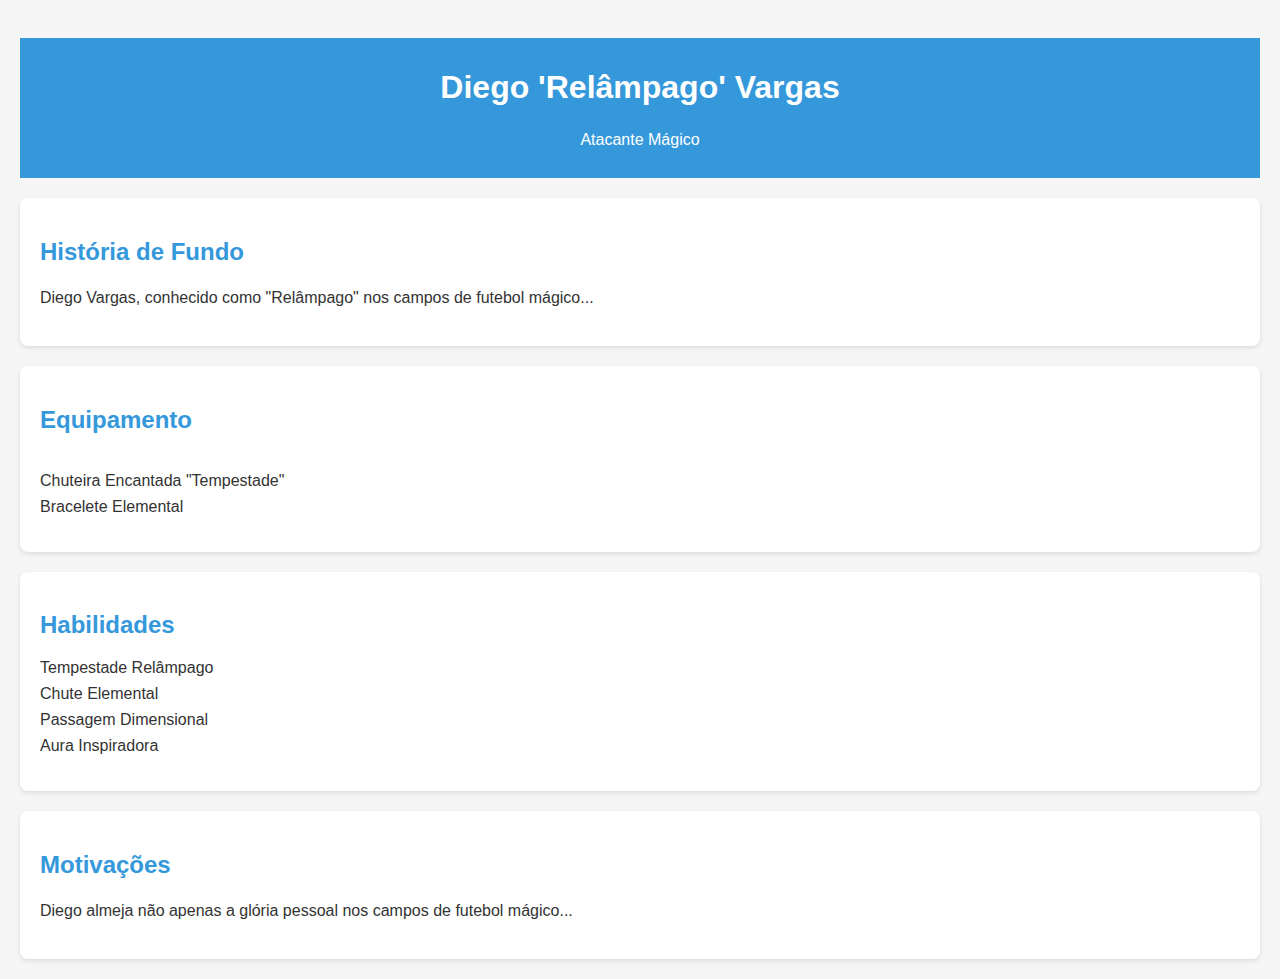
==== index.html @ 8fc1c40c "1" ====
<!DOCTYPE html>
<html lang="en">
<head>
    <meta charset="UTF-8">
    <meta http-equiv="X-UA-Compatible" content="IE=edge">
    <meta name="viewport" content="width=device-width, initial-scale=1.0">
    <title>Diego 'Relâmpago' Vargas - RPG Character</title>
    <img src="https://img.freepik.com/vetores-premium/futebol-moderno-agressivo-ou-jogador-de-futebol-em-chute-relampago-ilustracao_1024046-1453.jpg?w=1060" alt="">
    <style>
        body {
            font-family: 'Arial', sans-serif;
            background-color: #f5f5f5;
            color: #333;
            margin: 20px;
        }
        header {
            text-align: center;
            padding: 10px;
            background-color: #3498db;
            color: #fff;
        }
        section {
            margin-top: 20px;
        }
        h2 {
            color: #3498db;
        }
        p {
            line-height: 1.5;
        }
    </style>
</head>
<body>
    <header>
        <h1>Diego 'Relâmpago' Vargas</h1>
        <p>Atacante Mágico</p>
    </header>

    <section>
        <h2>História de Fundo</h2>
        <p>Diego Vargas, conhecido como "Relâmpago" nos campos de futebol mágico...</p>
    </section>

    <section>
        <h2>Equipamento</h2>
        <ul><img src="https://img.freepik.com/vetores-premium/futebol-moderno-agressivo-ou-jogador-de-futebol-em-chute-relampago-ilustracao_1024046-1453.jpg?w=1060" alt="">
            <li>Chuteira Encantada "Tempestade"</li>
            <li>Bracelete Elemental</li>
        </ul>
    </section>

    <section>
        <h2>Habilidades</h2>
        <ul>
            <li>Tempestade Relâmpago</li>
            <li>Chute Elemental</li>
            <li>Passagem Dimensional</li>
            <li>Aura Inspiradora</li>
        </ul>
    </section>

    <section>
        <h2>Motivações</h2>
        <p>Diego almeja não apenas a glória pessoal nos campos de futebol mágico...</p>
    </section>
</body>
</html>
<link rel="stylesheet" href="style.css">
---- style.css ----
body {
    font-family: 'Arial', sans-serif;
    background-color: #f5f5f5;
    color: #333;
    margin: 20px;
}

header {
    text-align: center;
    padding: 10px;
    background-color: #3498db;
    color: #fff;
}

section {
    margin-top: 20px;
    background-color: #fff;
    border-radius: 8px;
    box-shadow: 0 2px 4px rgba(0, 0, 0, 0.1);
    padding: 20px;
}

h2 {
    color: #3498db;
}

ul {
    list-style-type: none;
    padding: 0;
}

li {
    margin-bottom: 8px;
}

p {
    line-height: 1.5;
}
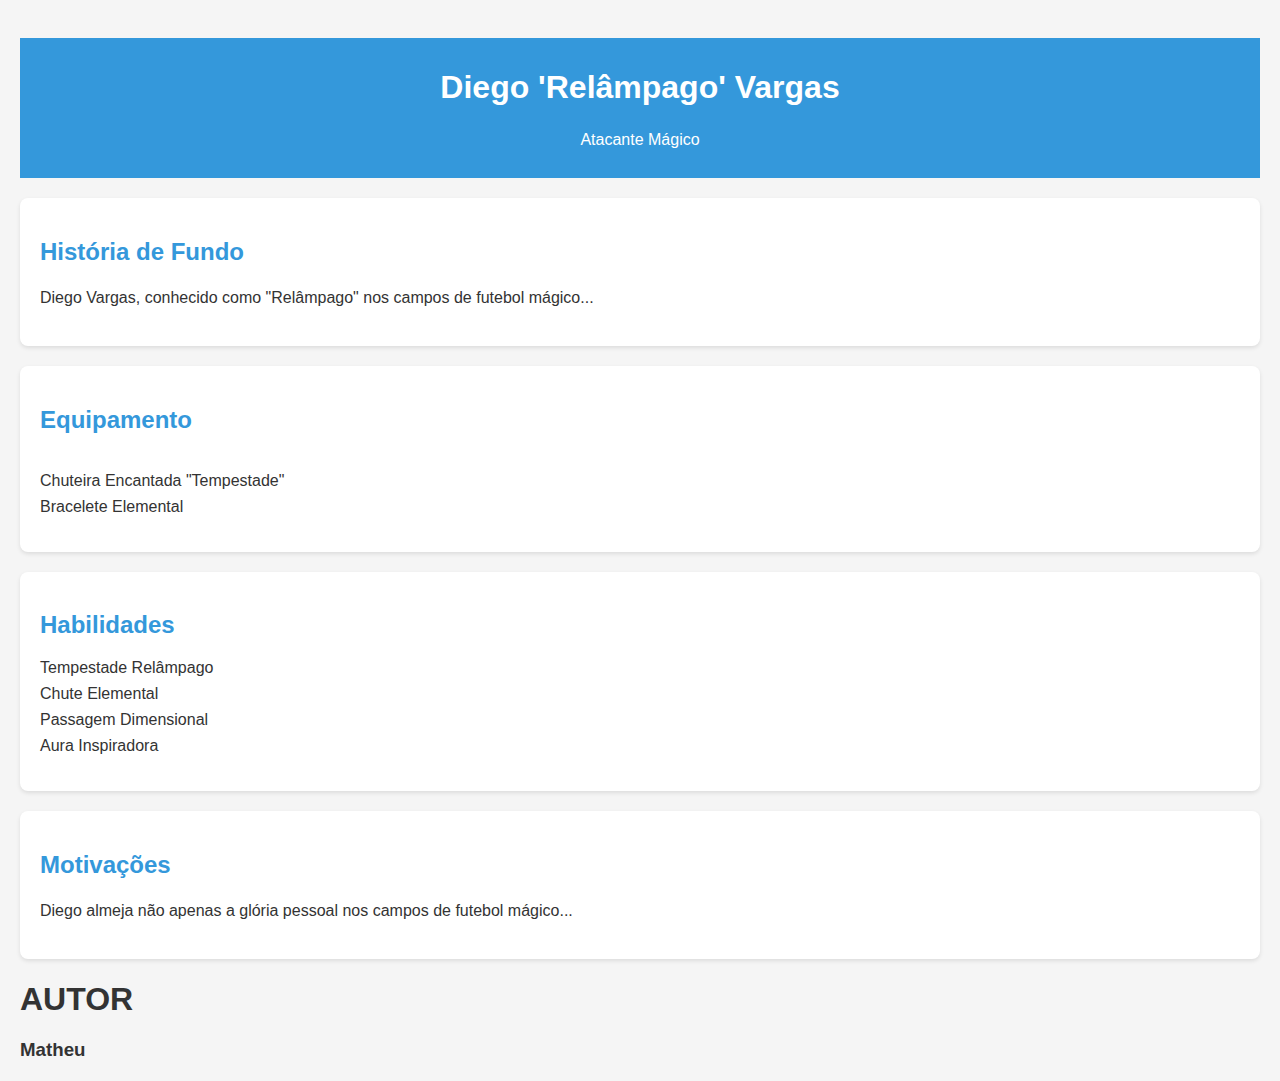
==== commit 2015c589: "1" ====
--- a/index.html
+++ b/index.html
@@ -5,7 +5,7 @@
     <meta http-equiv="X-UA-Compatible" content="IE=edge">
     <meta name="viewport" content="width=device-width, initial-scale=1.0">
     <title>Diego 'Relâmpago' Vargas - RPG Character</title>
-    <img src="https://img.freepik.com/vetores-premium/futebol-moderno-agressivo-ou-jogador-de-futebol-em-chute-relampago-ilustracao_1024046-1453.jpg?w=1060" alt="">
+    <img src=https://thumbs.dreamstime.com/z/bola-de-futebol-rel%C3%A2mpagos-brilhantes-30412631.jpg?w=9920 alt="">
     <style>
         body {
             font-family: 'Arial', sans-serif;
@@ -66,3 +66,5 @@
 </body>
 </html>
 <link rel="stylesheet" href="style.css">
+<H1>AUTOR</H1>
+<H3>Matheu</H3>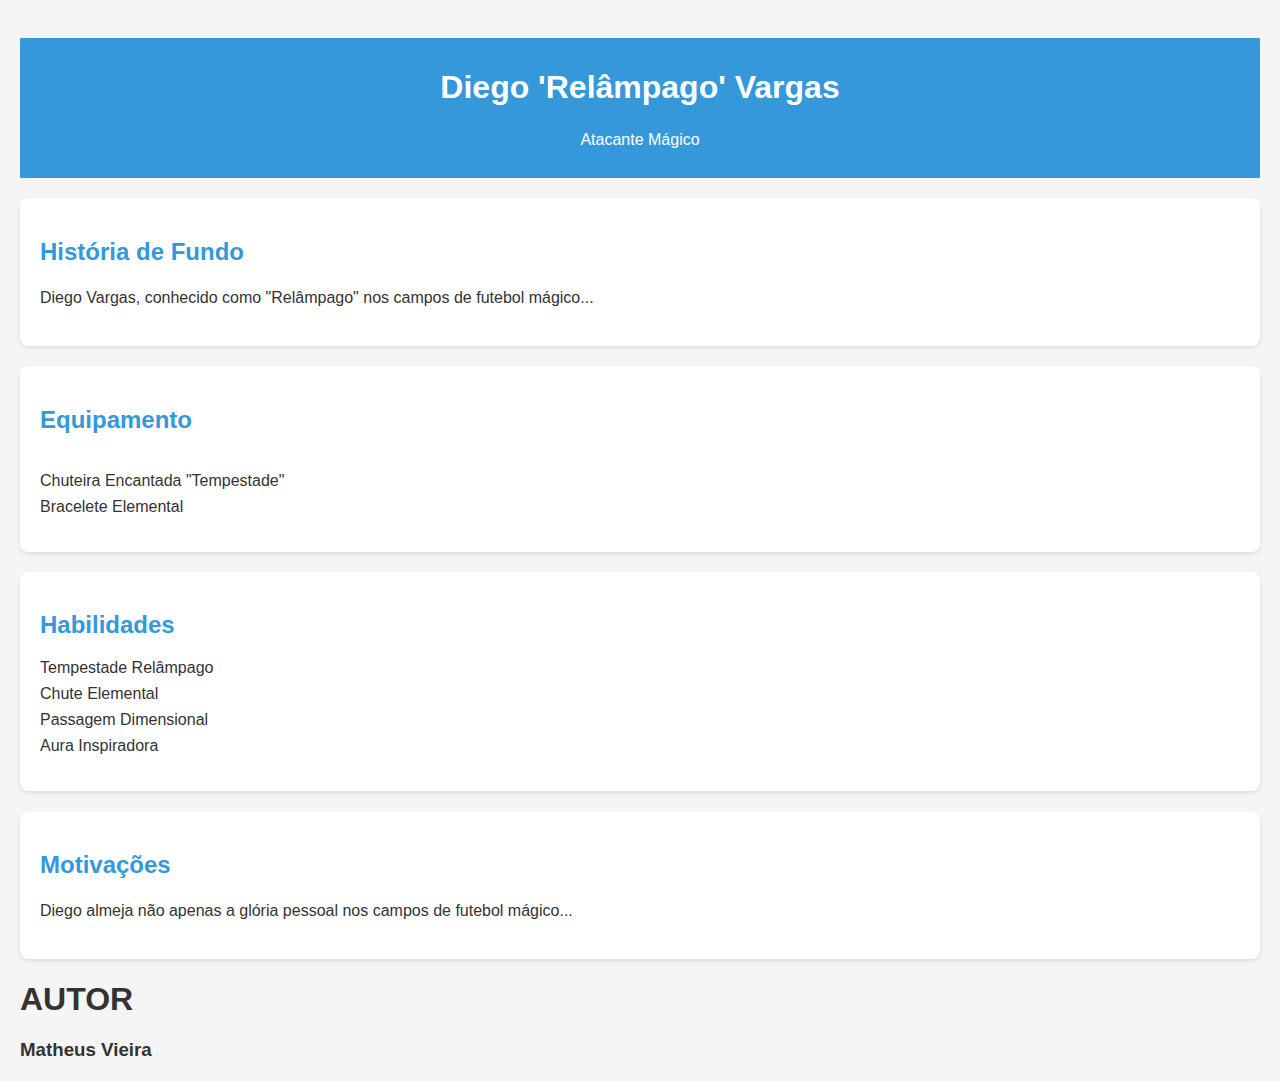
==== commit 913c03bf: "1" ====
--- a/index.html
+++ b/index.html
@@ -67,4 +67,4 @@
 </html>
 <link rel="stylesheet" href="style.css">
 <H1>AUTOR</H1>
-<H3>Matheu</H3>+<H3>Matheus Vieira</H3>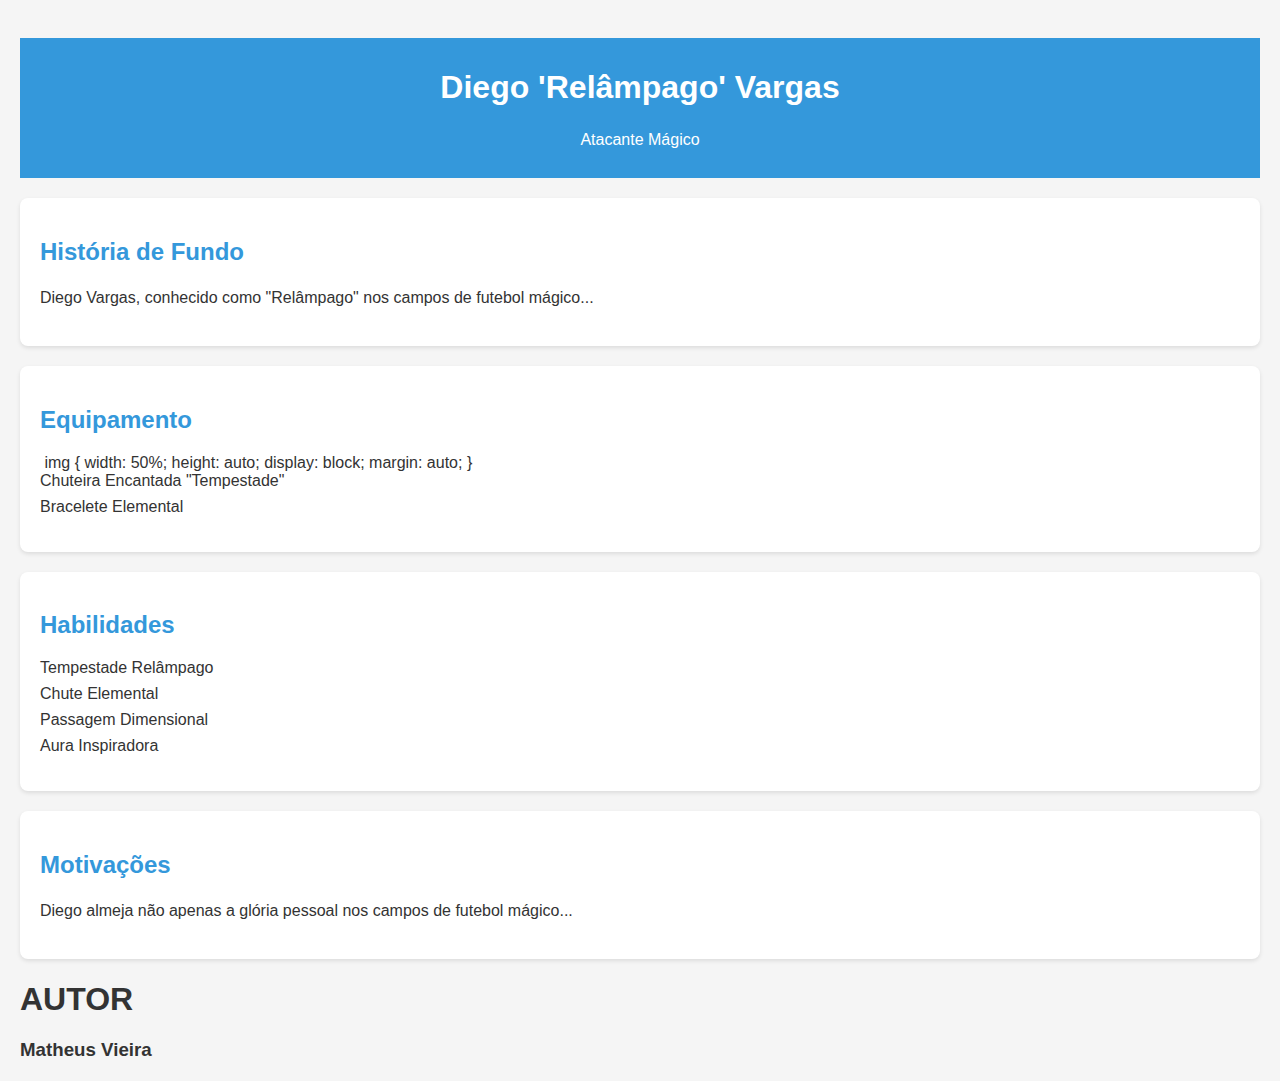
==== commit 98c7df46: "1" ====
--- a/index.html
+++ b/index.html
@@ -44,6 +44,12 @@
     <section>
         <h2>Equipamento</h2>
         <ul><img src="https://img.freepik.com/vetores-premium/futebol-moderno-agressivo-ou-jogador-de-futebol-em-chute-relampago-ilustracao_1024046-1453.jpg?w=1060" alt="">
+            img {
+                width: 50%; 
+                height: auto;
+                display: block;
+                margin: auto;
+            }
             <li>Chuteira Encantada "Tempestade"</li>
             <li>Bracelete Elemental</li>
         </ul>
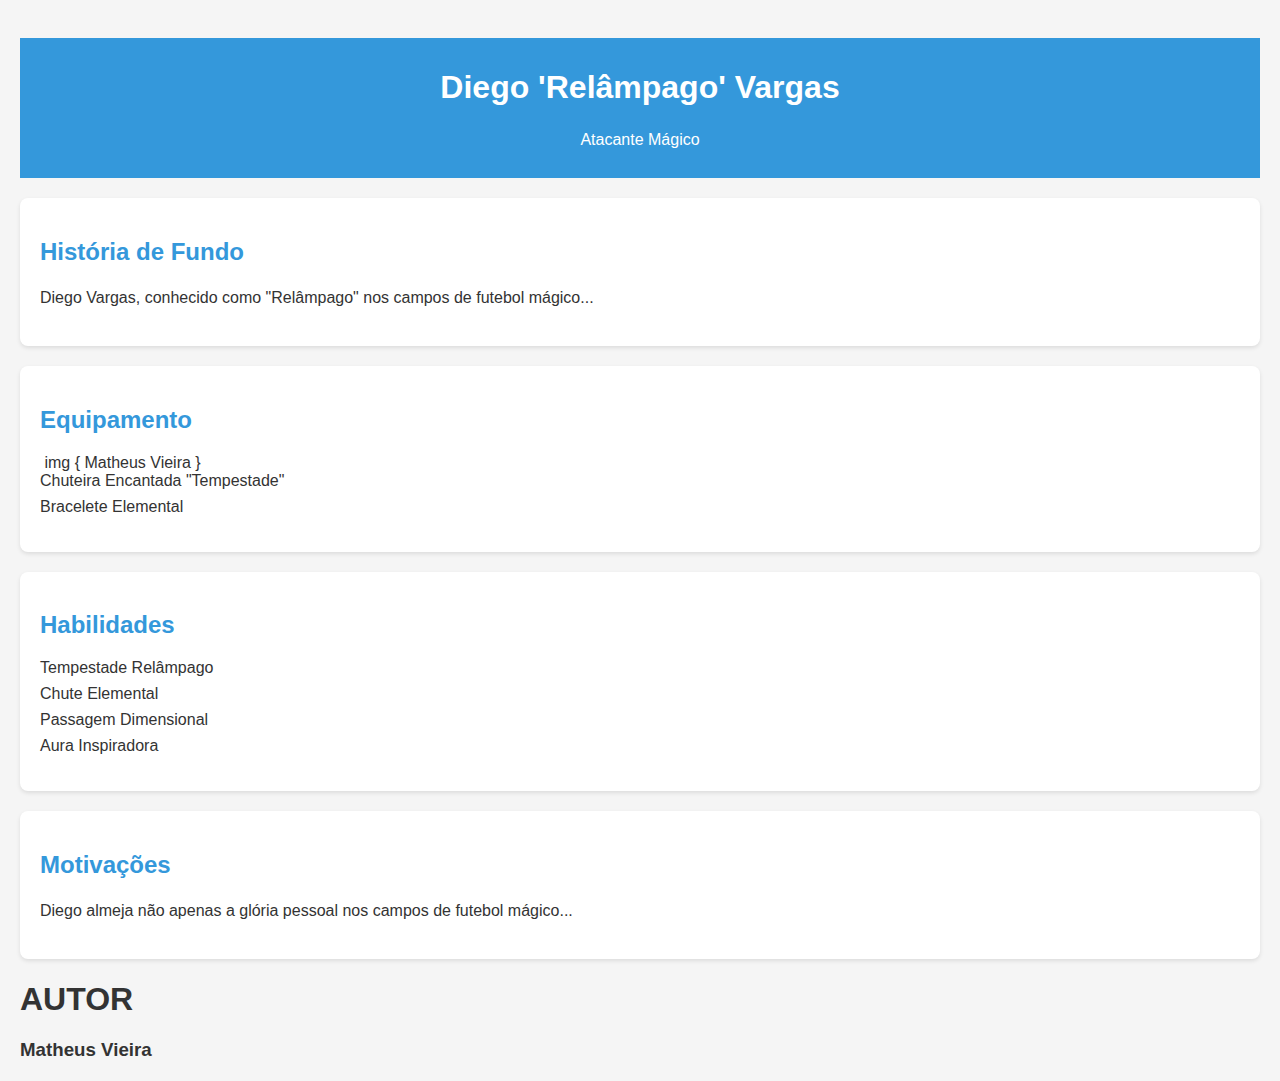
==== commit f047849a: "1" ====
--- a/index.html
+++ b/index.html
@@ -5,13 +5,16 @@
     <meta http-equiv="X-UA-Compatible" content="IE=edge">
     <meta name="viewport" content="width=device-width, initial-scale=1.0">
     <title>Diego 'Relâmpago' Vargas - RPG Character</title>
-    <img src=https://thumbs.dreamstime.com/z/bola-de-futebol-rel%C3%A2mpagos-brilhantes-30412631.jpg?w=9920 alt="">
+    <img id=dp src=https://thumbs.dreamstime.com/z/bola-de-futebol-rel%C3%A2mpagos-brilhantes-30412631.jpg?w=9920 alt="">
     <style>
         body {
             font-family: 'Arial', sans-serif;
             background-color: #f5f5f5;
             color: #333;
             margin: 20px;
+        }
+        #dp {
+            width: 20%;
         }
         header {
             text-align: center;
@@ -45,10 +48,7 @@
         <h2>Equipamento</h2>
         <ul><img src="https://img.freepik.com/vetores-premium/futebol-moderno-agressivo-ou-jogador-de-futebol-em-chute-relampago-ilustracao_1024046-1453.jpg?w=1060" alt="">
             img {
-                width: 50%; 
-                height: auto;
-                display: block;
-                margin: auto;
+                Matheus Vieira 
             }
             <li>Chuteira Encantada "Tempestade"</li>
             <li>Bracelete Elemental</li>
